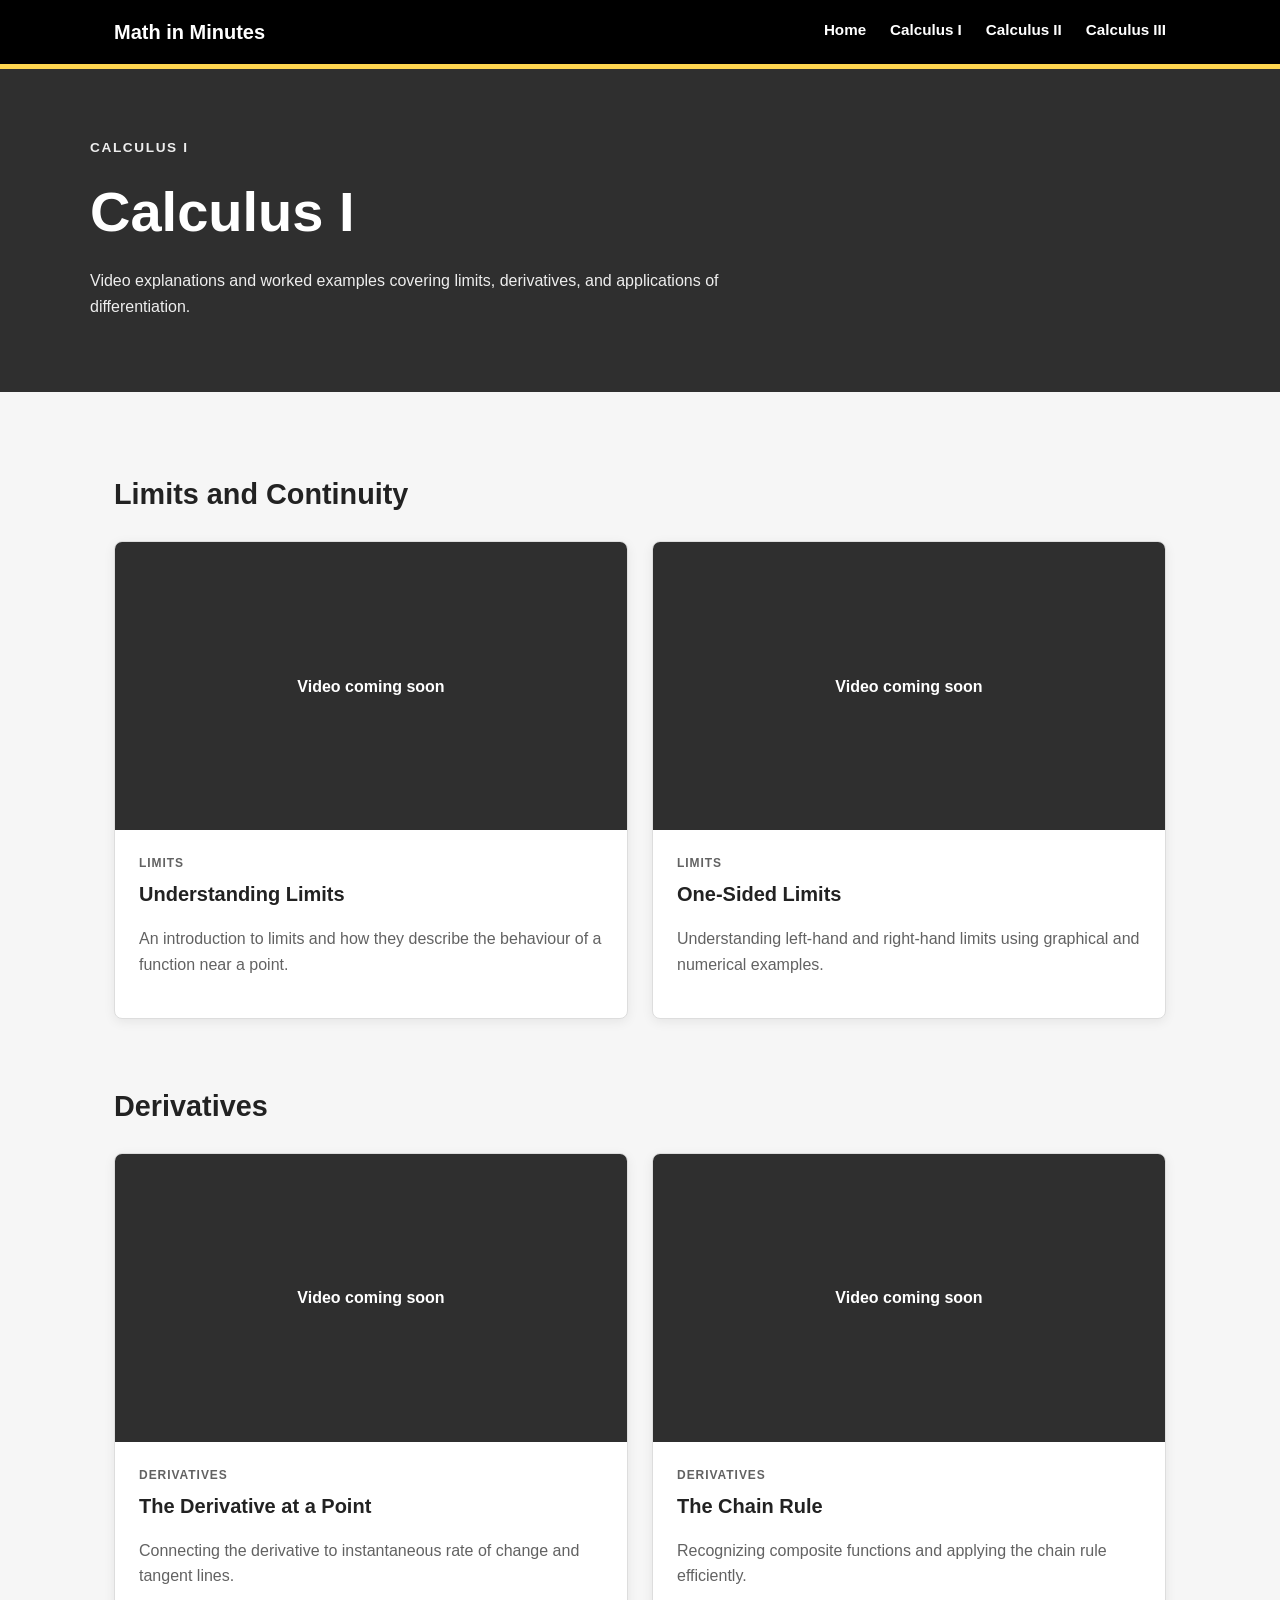
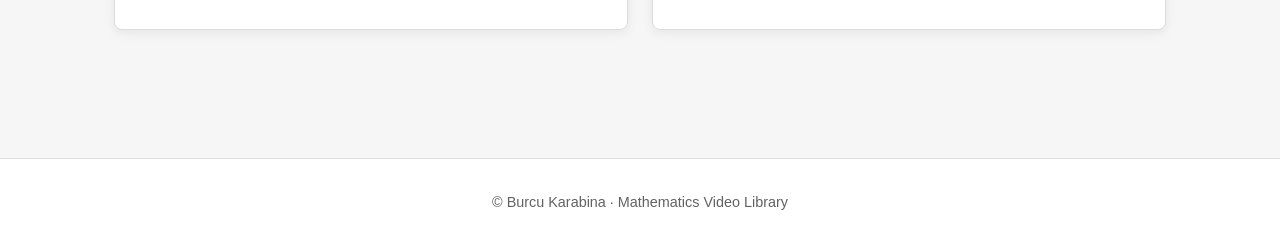
==== calculus-1.html @ a1a855e1 "Update calculus-1.html" ====
<!DOCTYPE html>
<html lang="en">
<head>
  <meta charset="UTF-8">
  <meta name="viewport" content="width=device-width, initial-scale=1.0">

  <title>Calculus I | Math Videos</title>

  <link rel="stylesheet" href="style.css">
</head>

<body>

  <header class="site-header">
    <div class="header-inner">

      <a class="site-title" href="index.html">
        Math in Minutes
      </a>

      <nav aria-label="Main navigation">
        <a href="index.html">Home</a>
        <a href="calculus-1.html">Calculus I</a>
        <a href="calculus-2.html">Calculus II</a>
        <a href="calculus-3.html">Calculus III</a>
      </nav>

    </div>
  </header>

  <section class="course-hero">
    <div class="course-hero-content">

      <p class="eyebrow">
        CALCULUS I
      </p>

      <h1>Calculus I</h1>

      <p>
        Video explanations and worked examples covering
        limits, derivatives, and applications of differentiation.
      </p>

    </div>
  </section>

 <main>

  <div id="video-library"></div>

</main>

  <footer>
    <p>
      © Burcu Karabina · Mathematics Video Library
    </p>
  </footer>
<script>
  const currentCourse = "calculus-1";
</script>

<script src="videos.js"></script>
<script src="course.js"></script>

<script>
  const library = document.getElementById("video-library");

  const calculusVideos = videos.filter(
    video => video.course === "calculus-1"
  );

  const sections = [
    ...new Set(calculusVideos.map(video => video.section))
  ];

  sections.forEach(sectionName => {

    const section = document.createElement("section");
    section.className = "video-section";

    const heading = document.createElement("h2");
    heading.textContent = sectionName;

    section.appendChild(heading);

    const grid = document.createElement("div");
    grid.className = "video-grid";

    const sectionVideos = calculusVideos.filter(
      video => video.section === sectionName
    );

    sectionVideos.forEach(video => {

      const card = document.createElement("article");
      card.className = "video-card";

      let videoDisplay;

      if (video.youtubeId) {

        videoDisplay = `
          <div class="video-wrapper">
            <iframe
              src="https://www.youtube-nocookie.com/embed/${video.youtubeId}"
              title="${video.title}"
              allow="accelerometer; autoplay; clipboard-write; encrypted-media; gyroscope; picture-in-picture; web-share"
              referrerpolicy="strict-origin-when-cross-origin"
              allowfullscreen>
            </iframe>
          </div>
        `;

      } else {

        videoDisplay = `
          <div class="video-placeholder">
            Video coming soon
          </div>
        `;
      }

      card.innerHTML = `
        ${videoDisplay}

        <div class="video-card-content">

          <p class="video-topic">
            ${video.topic.toUpperCase()}
          </p>

          <h3>${video.title}</h3>

          <p>
            ${video.description}
          </p>

        </div>
      `;

      grid.appendChild(card);
    });

    section.appendChild(grid);
    library.appendChild(section);

  });
</script>
</body>
</html>
---- style.css ----
/* =========================================
   UW-INSPIRED COLOUR PALETTE
========================================= */

:root {
  --uw-black: #000000;
  --uw-charcoal: #2f2f2f;

  --uw-gold: #ffd54f;
  --uw-light-gold: #fff6cc;

  --uw-teal: #007c89;

  --background: #f6f6f6;
  --surface: #ffffff;

  --text: #222222;
  --muted-text: #626262;
  --border: #dddddd;

  --max-width: 1100px;
}


/* =========================================
   BASE
========================================= */

* {
  box-sizing: border-box;
}

html {
  scroll-behavior: smooth;
}

body {
  margin: 0;

  font-family:
    Arial,
    Helvetica,
    sans-serif;

  background: var(--background);
  color: var(--text);

  line-height: 1.6;
}

a {
  color: inherit;
}


/* =========================================
   NAVIGATION
========================================= */

.site-header {
  background: var(--uw-black);
  color: white;

  border-bottom: 5px solid var(--uw-gold);
}

.header-inner {
  max-width: var(--max-width);

  margin: 0 auto;
  padding: 1rem 1.5rem;

  display: flex;
  align-items: center;
  justify-content: space-between;

  gap: 2rem;
}

.site-title {
  font-size: 1.25rem;
  font-weight: 700;

  text-decoration: none;
}

nav {
  display: flex;
  gap: 1.5rem;
}

nav a {
  color: white;

  font-size: 0.95rem;
  font-weight: 600;

  text-decoration: none;

  padding-bottom: 3px;
}

nav a:hover {
  border-bottom: 3px solid var(--uw-gold);
}


/* =========================================
   HERO
========================================= */

.hero {
  background: var(--uw-charcoal);
  color: white;

  padding: 5rem 1.5rem;
}

.hero-content {
  max-width: var(--max-width);

  margin: 0 auto;
  text-align: center;
}

.eyebrow {
  margin: 0 0 0.5rem;

  color: var(--uw-gold);

  font-size: 0.85rem;
  font-weight: 700;

  letter-spacing: 0.12em;
}

.hero h1 {
  margin: 0;

  font-size: clamp(2.5rem, 6vw, 4.25rem);
  line-height: 1.1;
}

.hero-text {
  max-width: 700px;

  margin: 1rem auto 0;

  color: #eeeeee;

  font-size: 1.15rem;
}


/* =========================================
   MAIN CONTENT
========================================= */

main {
  max-width: var(--max-width);

  margin: 0 auto;
  padding: 3.5rem 1.5rem 4rem;
}

.intro {
  max-width: 700px;

  margin: 0 auto 3rem;

  text-align: center;
}

.intro h2 {
  margin-bottom: 0.5rem;

  font-size: 2rem;
}

.intro p {
  margin-top: 0;

  color: var(--muted-text);
}

.fancy-b {
  font-family: "Snell Roundhand", "Brush Script MT", "Segoe Script", cursive;
  font-size: 1.25em;
  font-weight: 400;
  font-style: italic;
}

/* =========================================
   COURSE CARDS
========================================= */

.courses {
  display: grid;

  grid-template-columns:
    repeat(auto-fit, minmax(250px, 1fr));

  gap: 1.5rem;
}

.course-card {
  background: var(--surface);

  border: 1px solid var(--border);
  border-top: 6px solid var(--uw-gold);

  border-radius: 8px;

  padding: 2rem;

  box-shadow:
    0 3px 12px rgba(0, 0, 0, 0.07);

  transition:
    transform 0.2s ease,
    box-shadow 0.2s ease;
}

.course-card:hover {
  transform: translateY(-4px);

  box-shadow:
    0 8px 20px rgba(0, 0, 0, 0.11);
}

.course-label {
  margin: 0 0 0.4rem;

  color: var(--uw-teal);

  font-size: 0.78rem;
  font-weight: 700;

  letter-spacing: 0.08em;
}

.course-card h2 {
  margin: 0 0 0.75rem;

  font-size: 1.6rem;
}

.course-card p {
  color: var(--muted-text);
}

.course-link {
  display: inline-block;

  margin-top: 0.75rem;

  color: var(--uw-charcoal);

  font-weight: 700;
  text-decoration: none;

  border-bottom: 3px solid var(--uw-gold);

  padding-bottom: 2px;
}

.course-link:hover {
  background: var(--uw-light-gold);
}


/* =========================================
   ACCESSIBILITY
========================================= */

a:focus-visible {
  outline: 3px solid var(--uw-teal);
  outline-offset: 4px;
}


/* =========================================
   FOOTER
========================================= */

footer {
  background: white;

  border-top: 1px solid var(--border);

  padding: 2rem 1.5rem;

  text-align: center;

  color: var(--muted-text);

  font-size: 0.9rem;
}

footer p {
  margin: 0;
}


/* =========================================
   MOBILE
========================================= */

@media (max-width: 700px) {

  .header-inner {
    flex-direction: column;
    align-items: flex-start;

    gap: 0.75rem;
  }

  nav {
    flex-wrap: wrap;

    gap: 0.75rem 1.25rem;
  }

  .hero {
    padding: 3.5rem 1rem;
  }

  main {
    padding:
      2.5rem 1rem
      3rem;
  }

  .course-card {
    padding: 1.5rem;
  }
}

/* =========================================
   COURSE PAGE
========================================= */

.course-hero {
  background: var(--uw-charcoal);
  color: white;

  padding: 3.5rem 1.5rem;
}

.course-hero-content {
  max-width: var(--max-width);

  margin: 0 auto;
}

.course-hero h1 {
  margin: 0;

  font-size: clamp(2.4rem, 5vw, 3.5rem);
}

.course-hero p {
  max-width: 700px;

  margin-top: 0.75rem;

  color: #eeeeee;
}


/* =========================================
   VIDEO SECTIONS
========================================= */

.video-section {
  margin-bottom: 4rem;
}

.video-section h2 {
  margin-bottom: 1.5rem;

  font-size: 1.8rem;
}


/* =========================================
   VIDEO GRID
========================================= */

.video-grid {
  display: grid;

  grid-template-columns:
    repeat(auto-fit, minmax(280px, 1fr));

  gap: 1.5rem;
}


/* =========================================
   VIDEO CARDS
========================================= */

.video-card {
  background: var(--surface);

  border: 1px solid var(--border);

  border-radius: 8px;

  overflow: hidden;

  box-shadow:
    0 3px 12px rgba(0, 0, 0, 0.07);
}

.video-placeholder {
  aspect-ratio: 16 / 9;

  background: var(--uw-charcoal);
  color: white;

  display: flex;
  align-items: center;
  justify-content: center;

  text-align: center;

  font-weight: 700;
}

.video-card-content {
  padding: 1.5rem;
}

.video-topic {
  margin: 0 0 0.3rem;

  color: var(--uw-teal);

  font-size: 0.75rem;
  font-weight: 700;

  letter-spacing: 0.08em;
}

.video-card h3 {
  margin: 0 0 0.5rem;

  font-size: 1.25rem;
}

.video-card p {
  color: var(--muted-text);
}

/* =========================================
   RESPONSIVE VIDEO EMBEDS
========================================= */

.video-wrapper {
  position: relative;
  width: 100%;
  aspect-ratio: 16 / 9;
  background: var(--uw-black);
}

.video-wrapper iframe {
  width: 100%;
  height: 100%;

  display: block;

  border: 0;
}

/* =========================================
   GLOBAL VIDEO SEARCH
========================================= */

.global-search-section {
  max-width: 750px;
  margin: 0 auto 4rem;
}

.global-search-section label {
  display: block;
  margin-bottom: 0.5rem;

  font-weight: 700;
  font-size: 1.1rem;
}

#global-search {
  width: 100%;

  padding: 1rem;

  border: 1px solid var(--border);
  border-radius: 7px;

  background: white;

  font-size: 1rem;
}

#global-search:focus {
  outline: 3px solid var(--uw-teal);
  outline-offset: 2px;
}


/* Search results */

#search-results {
  margin-top: 0.75rem;
}

.search-result {
  display: grid;
  gap: 0.15rem;

  padding: 1rem;

  background: white;

  border: 1px solid var(--border);
  border-bottom: none;

  color: var(--text);
  text-decoration: none;
}

.search-result:first-child {
  border-radius: 7px 7px 0 0;
}

.search-result:last-child {
  border-bottom: 1px solid var(--border);
  border-radius: 0 0 7px 7px;
}

.search-result:only-child {
  border-bottom: 1px solid var(--border);
  border-radius: 7px;
}

.search-result:hover {
  background: var(--uw-light-gold);
}

.search-course {
  color: var(--uw-teal);

  font-size: 0.75rem;
  font-weight: 700;

  letter-spacing: 0.06em;
  text-transform: uppercase;
}

.search-result strong {
  font-size: 1.05rem;
}

.search-result span:last-child {
  color: var(--muted-text);
  font-size: 0.9rem;
}

.video-card {
  scroll-margin-top: 100px;
}

.video-card:target {
  outline: 4px solid var(--uw-gold);
  outline-offset: 4px;
}
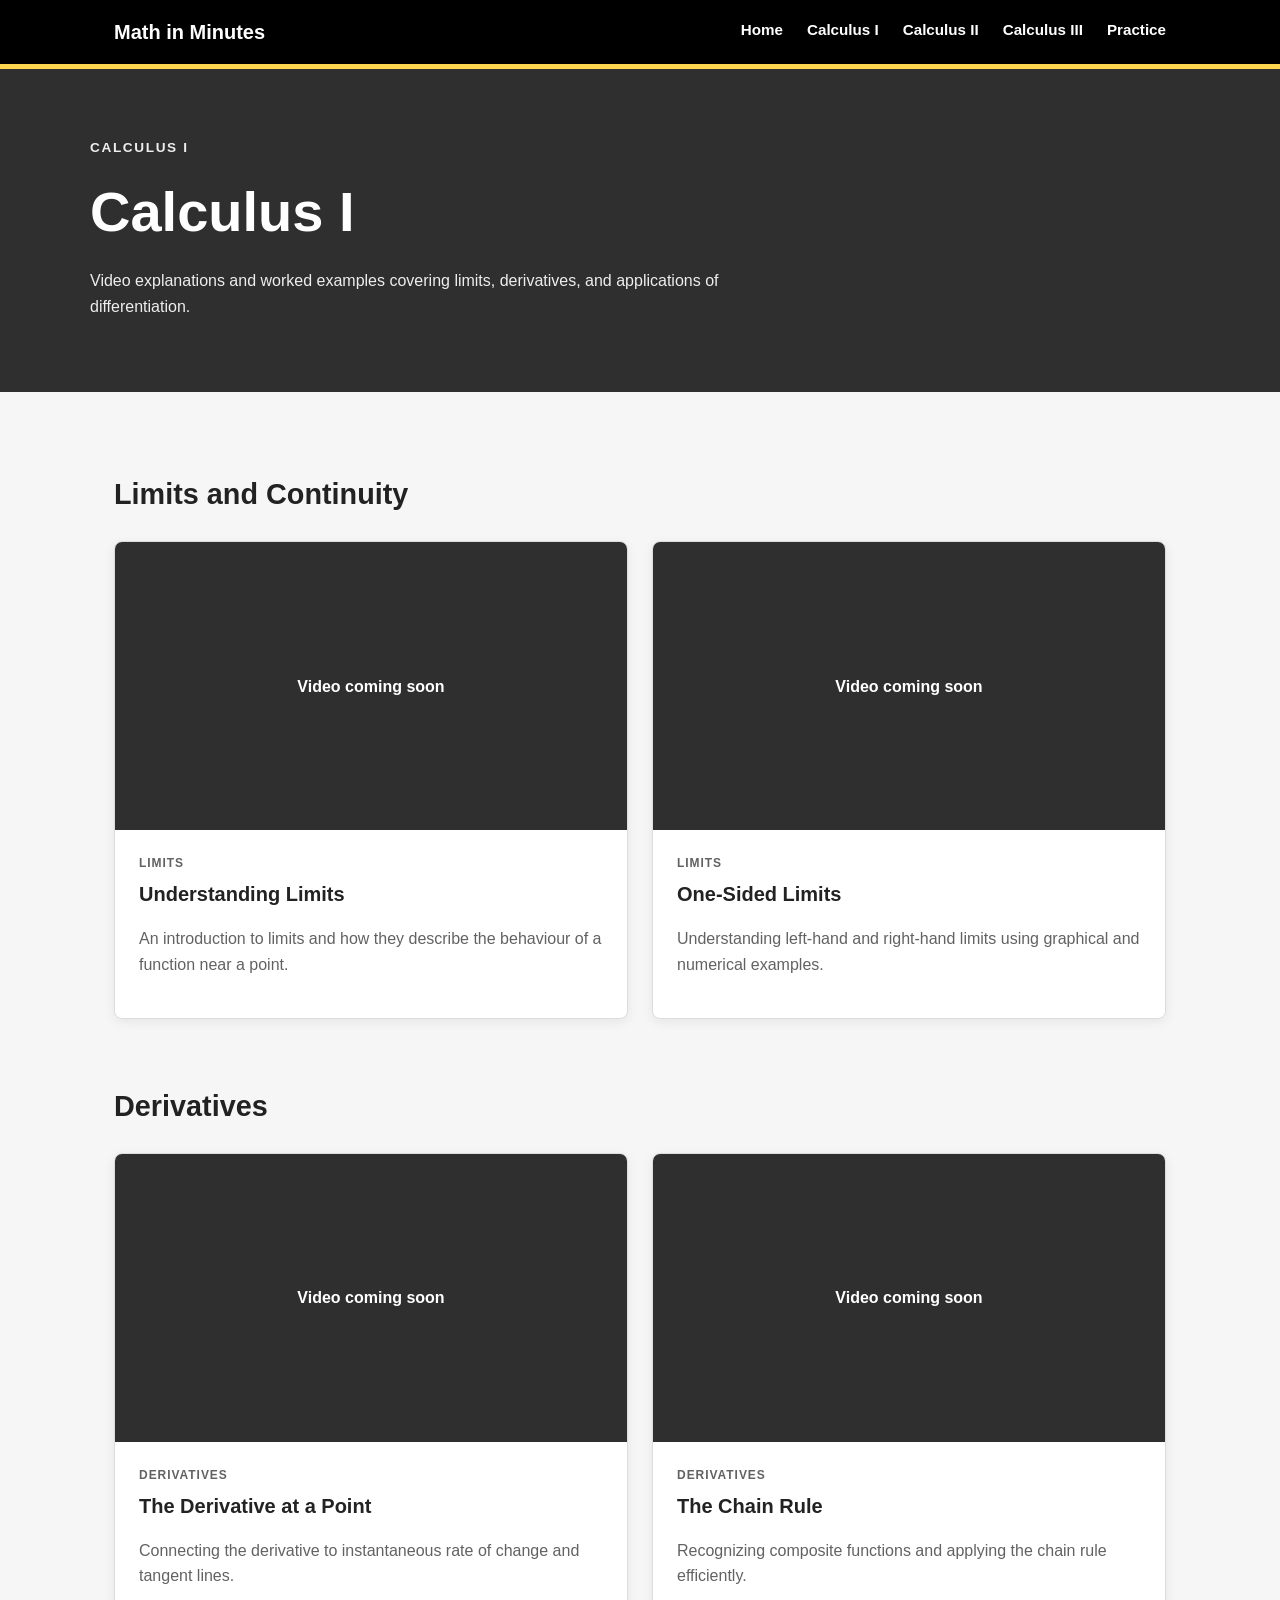
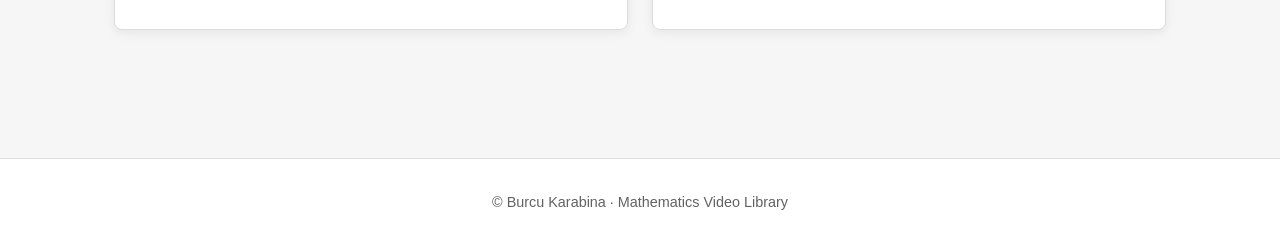
==== commit 1b2185c6: "Update calculus-1.html" ====
--- a/calculus-1.html
+++ b/calculus-1.html
@@ -23,6 +23,7 @@
         <a href="calculus-1.html">Calculus I</a>
         <a href="calculus-2.html">Calculus II</a>
         <a href="calculus-3.html">Calculus III</a>
+        <a href="practice.html">Practice</a>
       </nav>
 
     </div>
--- a/style.css
+++ b/style.css
@@ -576,3 +576,159 @@
   outline: 4px solid var(--uw-gold);
   outline-offset: 4px;
 }
+/* =========================================
+   INTERACTIVE PRACTICE
+========================================= */
+
+.practice-intro {
+  max-width: 750px;
+  margin-bottom: 3rem;
+}
+
+.practice-intro h2 {
+  font-size: 2rem;
+  margin-bottom: 0.5rem;
+}
+
+.practice-intro p {
+  color: var(--muted-text);
+}
+
+
+/* Sections */
+
+.practice-section {
+  margin-bottom: 4rem;
+}
+
+.practice-section > h2 {
+  font-size: 1.8rem;
+  margin-bottom: 1.5rem;
+
+  border-bottom: 4px solid var(--uw-gold);
+  padding-bottom: 0.5rem;
+}
+
+
+/* Question card */
+
+.question-card {
+  background: var(--surface);
+
+  border: 1px solid var(--border);
+  border-radius: 8px;
+
+  padding: 2rem;
+
+  margin-bottom: 1.5rem;
+
+  box-shadow:
+    0 3px 12px rgba(0, 0, 0, 0.06);
+}
+
+.question-number {
+  margin: 0 0 0.5rem;
+
+  color: var(--uw-teal);
+
+  font-size: 0.8rem;
+  font-weight: 700;
+
+  text-transform: uppercase;
+  letter-spacing: 0.08em;
+}
+
+.question-card h3 {
+  margin-top: 0;
+
+  font-size: 1.15rem;
+}
+
+
+/* Choices */
+
+.question-choices {
+  display: grid;
+  gap: 0.75rem;
+
+  margin: 1.5rem 0;
+}
+
+.question-choice {
+  display: flex;
+  align-items: center;
+
+  gap: 0.75rem;
+
+  padding: 0.85rem 1rem;
+
+  border: 1px solid var(--border);
+  border-radius: 6px;
+
+  cursor: pointer;
+
+  background: white;
+}
+
+.question-choice:hover {
+  background: var(--uw-light-gold);
+}
+
+.question-choice input {
+  width: 18px;
+  height: 18px;
+}
+
+
+/* Check button */
+
+.check-answer {
+  background: var(--uw-black);
+  color: white;
+
+  border: none;
+  border-radius: 6px;
+
+  padding: 0.75rem 1.25rem;
+
+  font-size: 0.95rem;
+  font-weight: 700;
+
+  cursor: pointer;
+}
+
+.check-answer:hover {
+  background: var(--uw-charcoal);
+}
+
+
+/* Feedback */
+
+.question-feedback {
+  margin-top: 1rem;
+
+  padding: 1rem;
+
+  border-radius: 6px;
+
+  display: none;
+}
+
+.question-feedback:not(:empty) {
+  display: block;
+}
+
+.feedback-correct {
+  background: #e8f5e9;
+  border-left: 5px solid #2e7d32;
+}
+
+.feedback-incorrect {
+  background: #fff3e0;
+  border-left: 5px solid #ef6c00;
+}
+
+.feedback-neutral {
+  background: #f5f5f5;
+  border-left: 5px solid var(--uw-charcoal);
+}
